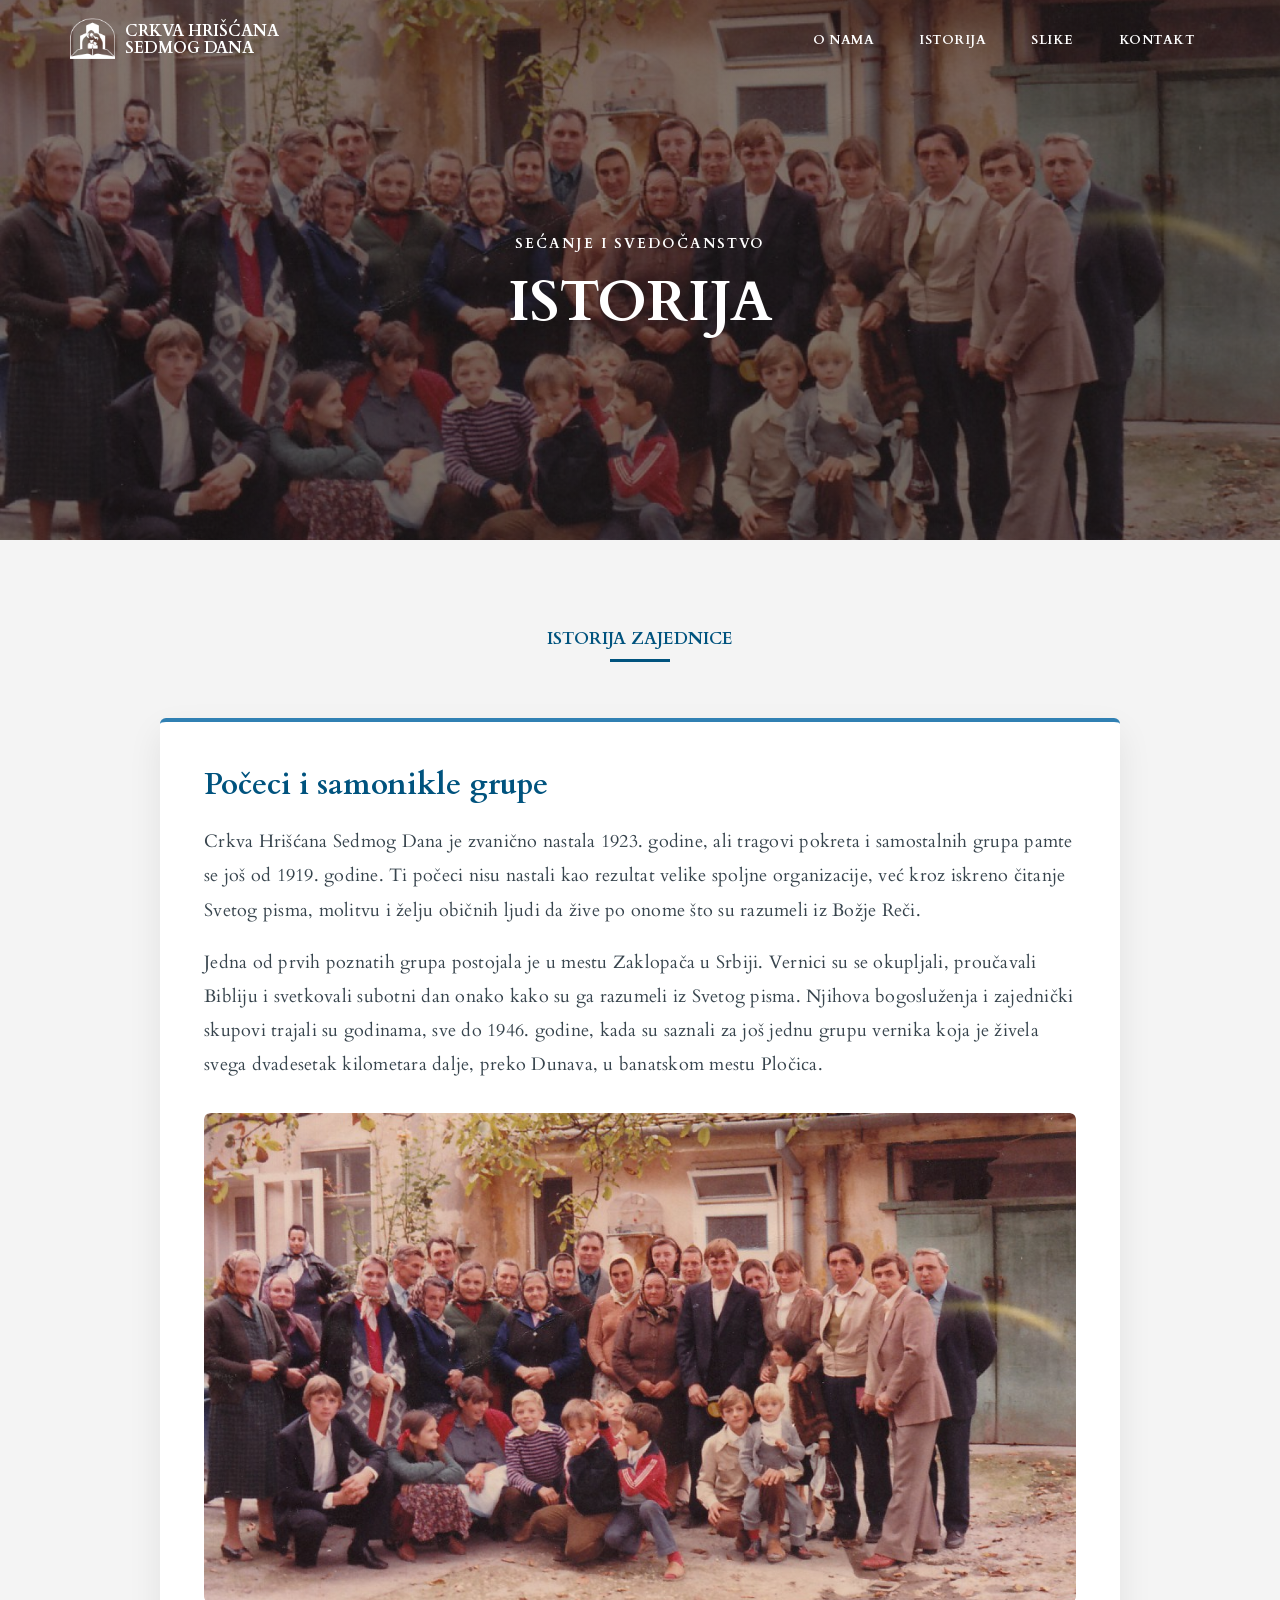
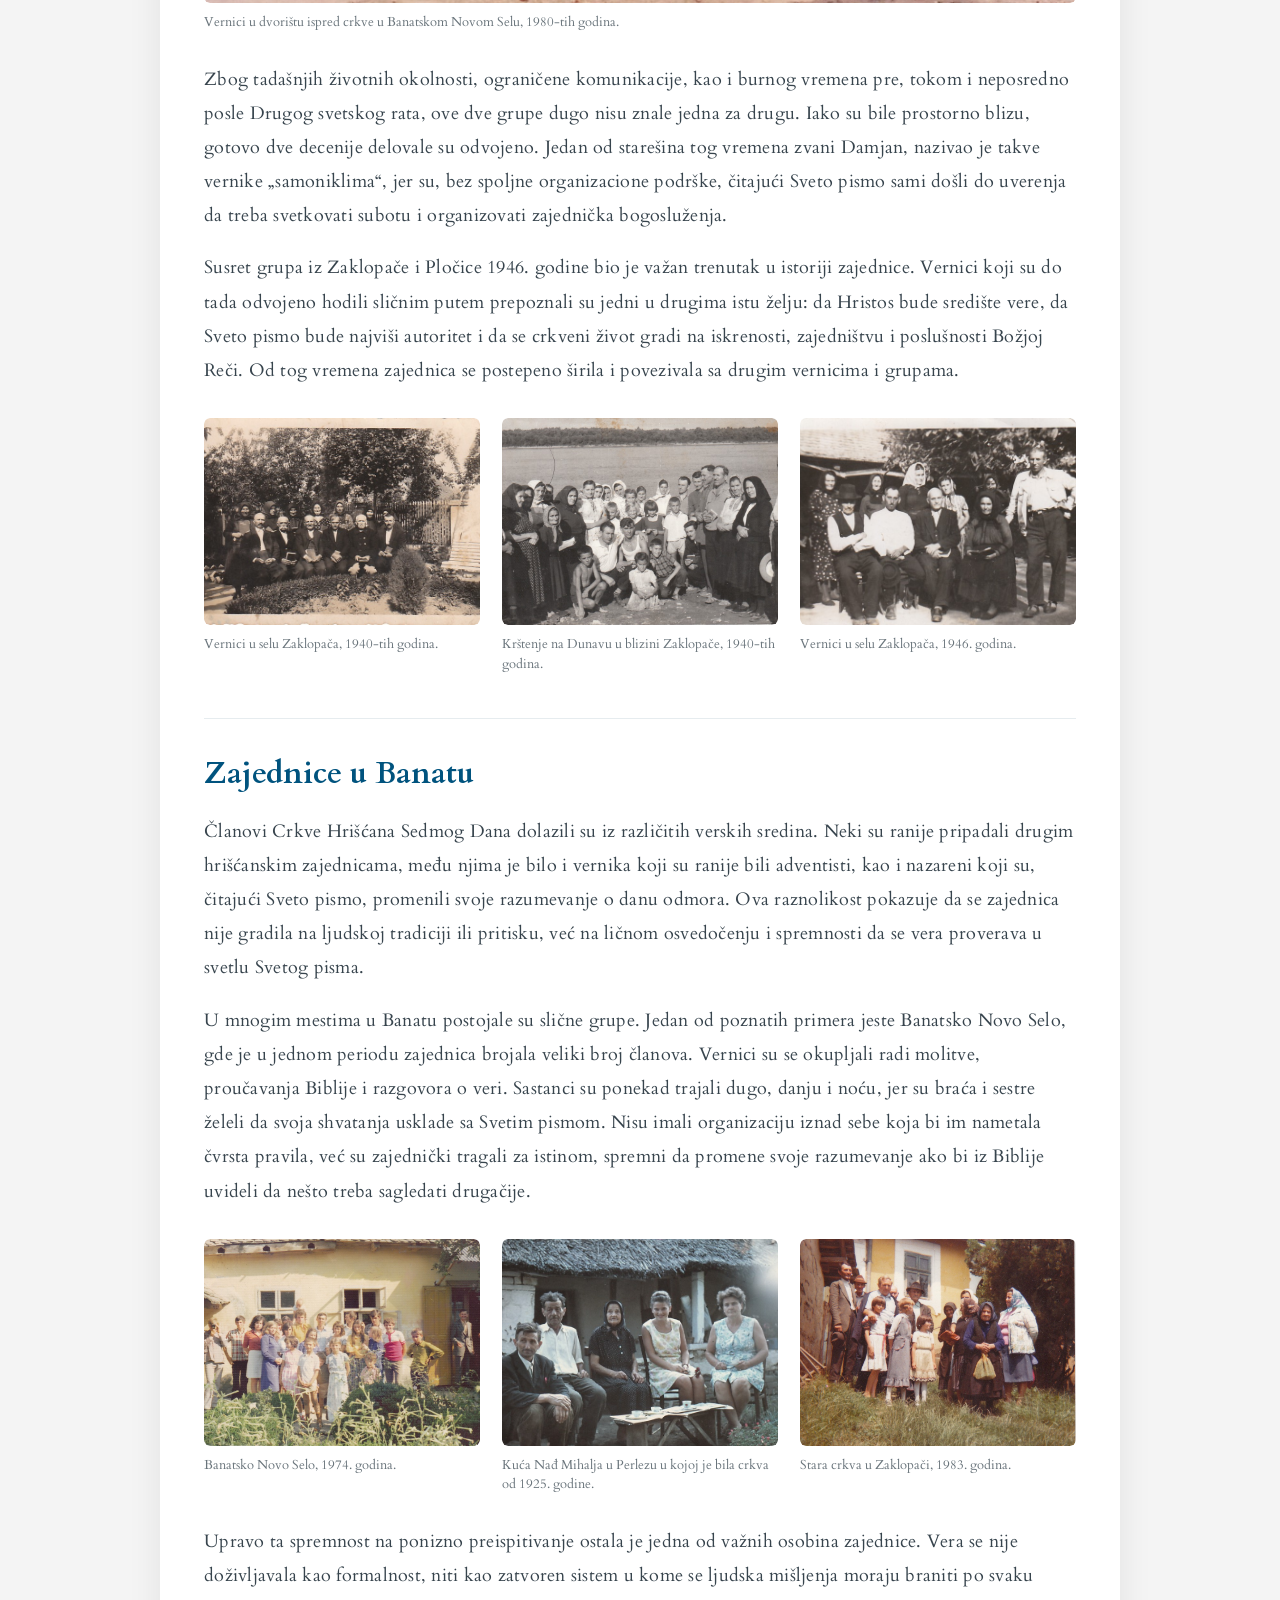
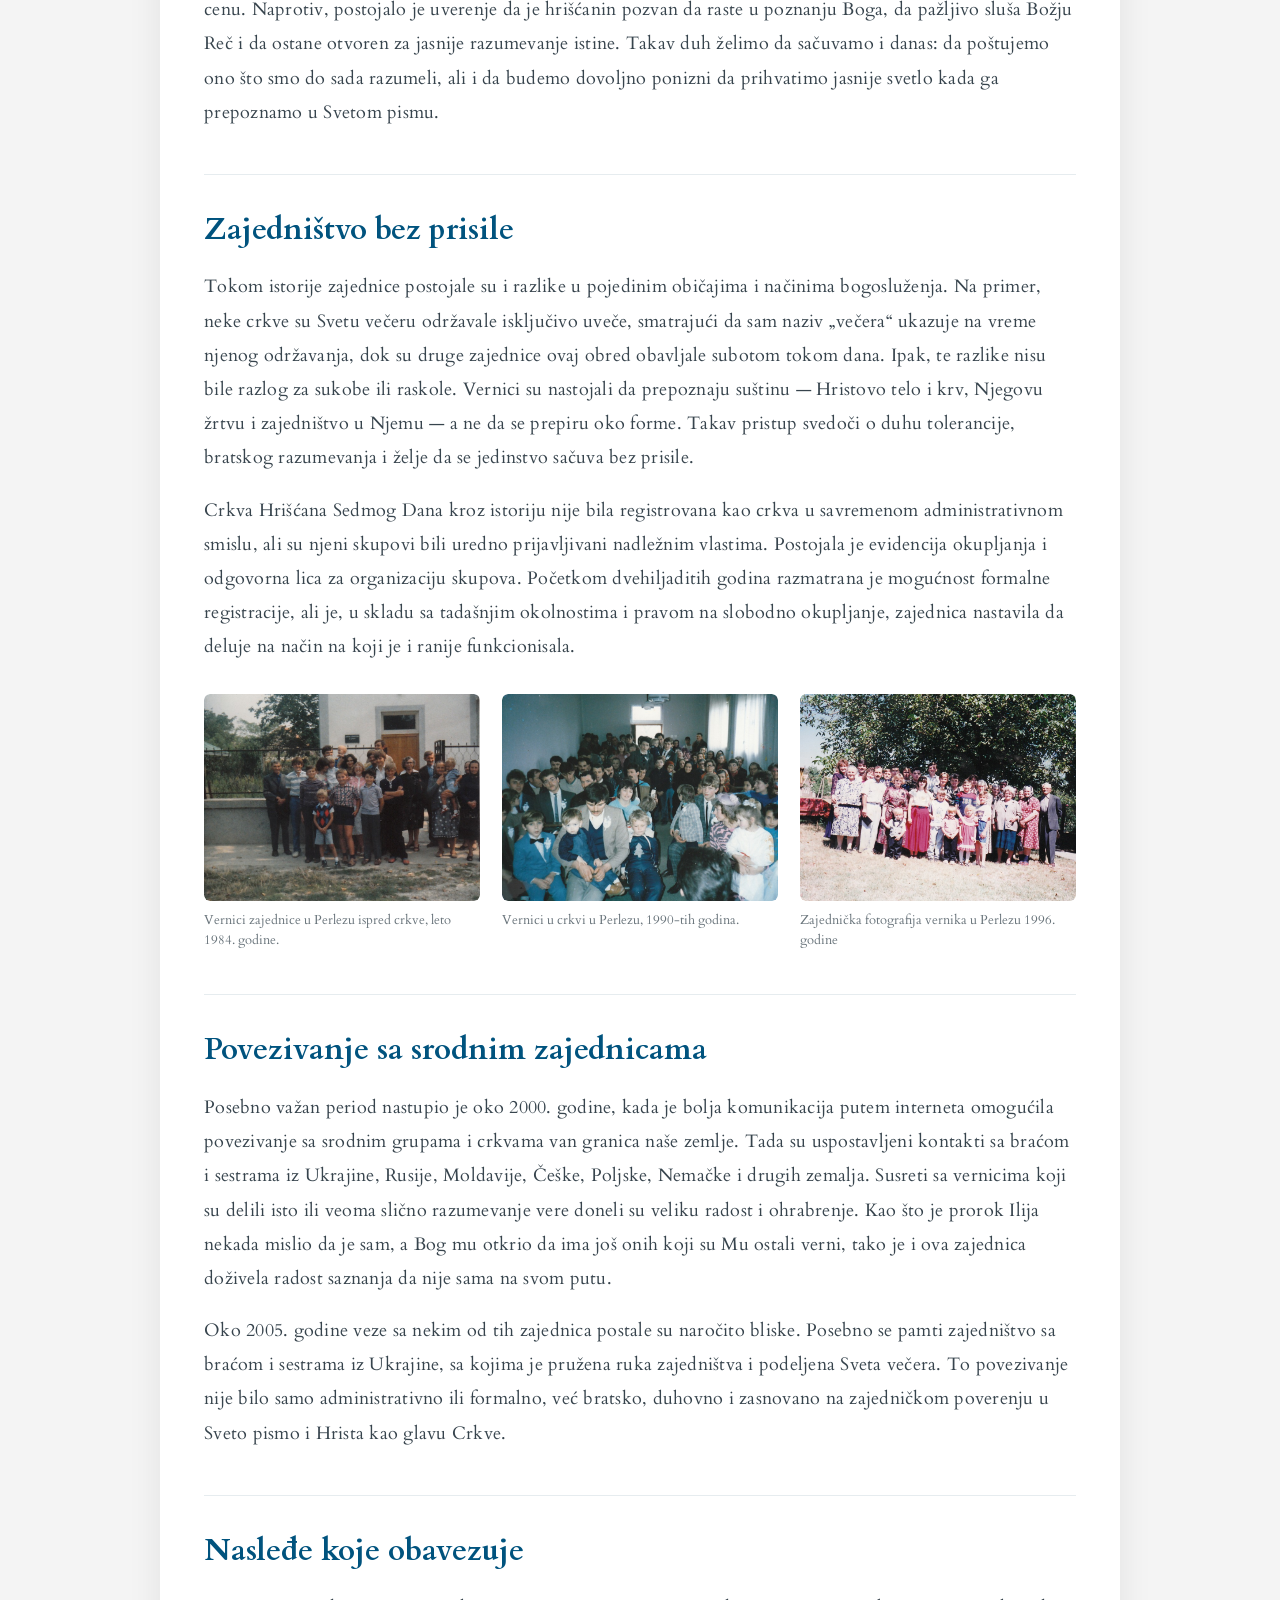
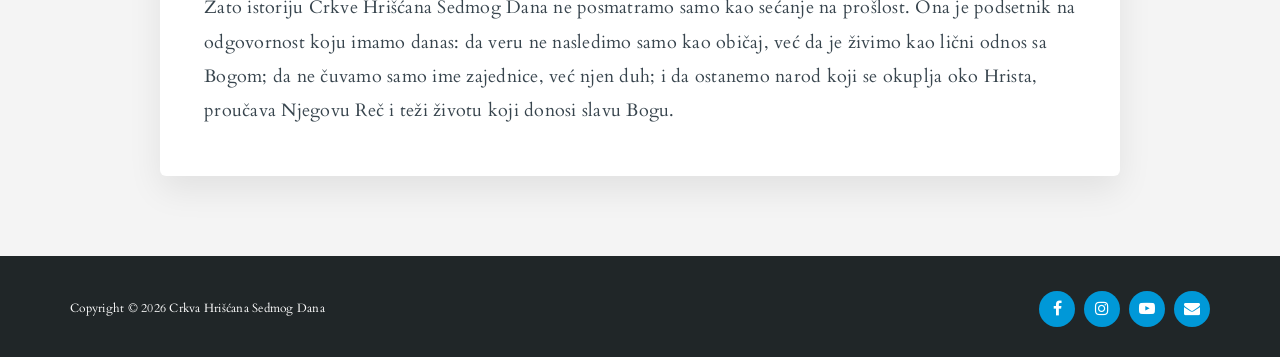
==== istorija.html @ f7626d6f "Add history section" ====
<!DOCTYPE html>
<html lang="sr-RS">

<head>
    <meta charset="utf-8">
    <meta http-equiv="X-UA-Compatible" content="IE=edge,chrome=1">
    <title>Istorija | Crkva Hrišćana Sedmog Dana</title>
    <meta name="description"
        content="Istorija Crkve Hrišćana Sedmog Dana, od ranih samostalnih grupa i prvih okupljanja do savremenog zajedništva.">
    <meta name="viewport" content="width=device-width, initial-scale=1">
    <meta name="robots" content="index,follow,max-image-preview:large,max-snippet:-1,max-video-preview:-1">
    <meta name="theme-color" content="#00537E">
    <meta name="author" content="Crkva Hrišćana Sedmog Dana">
    <meta name="geo.region" content="RS">
    <meta name="geo.placename" content="Perlez">
    <meta name="geo.position" content="45.2035541;20.3841268">
    <meta name="ICBM" content="45.2035541, 20.3841268">
    <link rel="canonical" href="https://hriscani7dana.org/istorija.html">
    <link rel="alternate" hreflang="sr-rs" href="https://hriscani7dana.org/istorija.html">
    <link rel="icon" type="image/png" href="img/favicon.png">
    <link rel="apple-touch-icon" href="img/favicon.png">

    <meta property="og:locale" content="sr_RS">
    <meta property="og:type" content="article">
    <meta property="og:title" content="Istorija | Crkva Hrišćana Sedmog Dana">
    <meta property="og:description"
        content="Istorija Crkve Hrišćana Sedmog Dana, od ranih samostalnih grupa i prvih okupljanja do savremenog zajedništva.">
    <meta property="og:url" content="https://hriscani7dana.org/istorija.html">
    <meta property="og:site_name" content="Crkva Hrišćana Sedmog Dana">
    <meta property="og:image" content="https://hriscani7dana.org/img/history_00.jpg">
    <meta property="og:image:secure_url" content="https://hriscani7dana.org/img/history_00.jpg">
    <meta property="og:image:type" content="image/jpeg">
    <meta property="og:image:width" content="1012">
    <meta property="og:image:height" content="1048">
    <meta property="og:image:alt" content="Stara crkva u Zaklopači 1983. godine">

    <meta name="twitter:card" content="summary_large_image">
    <meta name="twitter:title" content="Istorija | Crkva Hrišćana Sedmog Dana">
    <meta name="twitter:description"
        content="Istorija Crkve Hrišćana Sedmog Dana, od ranih samostalnih grupa i prvih okupljanja do savremenog zajedništva.">
    <meta name="twitter:image" content="https://hriscani7dana.org/img/history_00.jpg">
    <meta name="twitter:image:alt" content="Stara crkva u Zaklopači 1983. godine">

    <link rel="preconnect" href="https://fonts.googleapis.com">
    <link rel="preconnect" href="https://fonts.gstatic.com" crossorigin>
    <link rel="preload" as="image" href="img/history_00.jpg" fetchpriority="high">
    <link rel="stylesheet" href="css/bootstrap.min.css">
    <link rel="stylesheet" href="css/fontAwesome.css">
    <link rel="stylesheet" href="css/style.css">
    <link href="https://fonts.googleapis.com/css2?family=Cardo:ital,wght@0,400;0,700;1,400&amp;display=swap"
        rel="stylesheet">

    <script type="application/ld+json">
        {
            "@context": "https://schema.org",
            "@type": "WebPage",
            "@id": "https://hriscani7dana.org/istorija.html#webpage",
            "url": "https://hriscani7dana.org/istorija.html",
            "name": "Istorija | Crkva Hrišćana Sedmog Dana",
            "description": "Istorija Crkve Hrišćana Sedmog Dana, od ranih samostalnih grupa i prvih okupljanja do savremenog zajedništva.",
            "inLanguage": "sr-RS",
            "isPartOf": {
                "@type": "WebSite",
                "@id": "https://hriscani7dana.org/#website",
                "url": "https://hriscani7dana.org/",
                "name": "Crkva Hrišćana Sedmog Dana"
            },
            "publisher": {
                "@type": "Church",
                "@id": "https://hriscani7dana.org/#church",
                "name": "Crkva Hrišćana Sedmog Dana",
                "url": "https://hriscani7dana.org/"
            }
        }
    </script>
</head>

<body id="top">
    <header class="header">
        <div class="container">
            <nav class="navbar navbar-inverse" role="navigation" aria-label="Glavna navigacija">
                <div class="navbar-header">
                    <button type="button" id="nav-toggle" class="navbar-toggle" data-toggle="collapse"
                        data-target="#main-nav">
                        <span class="sr-only">Toggle navigation</span>
                        <span class="icon-bar"></span>
                        <span class="icon-bar"></span>
                        <span class="icon-bar"></span>
                    </button>
                    <a href="index.html" class="navbar-brand" aria-label="Crkva Hrišćana Sedmog Dana - početna stranica">
                        <span class="brand-logo" aria-hidden="true">
                            <img src="img/logo_white_short.png" class="logo logo-default img-fluid"
                                alt="Crkva Hrišćana Sedmog Dana logo" width="256" height="256" decoding="async">
                            <img src="img/logo_short.png" class="logo logo-active img-fluid"
                                alt="Crkva Hrišćana Sedmog Dana logo" width="256" height="256" decoding="async">
                        </span>
                        <span class="brand-text">
                            <span>CRKVA HRIŠĆANA</span>
                            <span>SEDMOG DANA</span>
                        </span>
                    </a>
                </div>
                <div id="main-nav" class="collapse navbar-collapse">
                    <ul class="nav navbar-nav">
                        <li><a href="index.html#about">O nama</a></li>
                        <li><a href="istorija.html" aria-current="page">Istorija</a></li>
                        <li><a href="index.html#portfolio">Slike</a></li>
                        <li><a href="index.html#contact">Kontakt</a></li>
                    </ul>
                </div>
            </nav>
        </div>
    </header>

    <main>
        <section class="history-hero" aria-labelledby="page-title">
            <div class="hero-static__overlay history-hero__overlay">
                <div class="container text-center">
                    <div class="hero-static__content history-hero__content">
                        <span>Sećanje i svedočanstvo</span>
                        <h1 id="page-title">Istorija</h1>
                    </div>
                </div>
            </div>
        </section>

        <section class="history-page page-section" aria-labelledby="history-heading">
            <div class="container">
                <div class="section-heading">
                    <h4 id="history-heading">Istorija zajednice</h4>
                    <div class="line-dec"></div>
                </div>

                <div class="history-layout">
                    <article class="history-article">
                        <section class="history-block" aria-labelledby="history-start-heading">
                            <h2 id="history-start-heading">Počeci i samonikle grupe</h2>
                            <p>Crkva Hrišćana Sedmog Dana je zvanično nastala 1923. godine, ali tragovi pokreta i samostalnih grupa pamte se još od 1919. godine. Ti počeci nisu nastali kao rezultat velike spoljne organizacije, već kroz iskreno čitanje Svetog pisma, molitvu i želju običnih ljudi da žive po onome što su razumeli iz Božje Reči.</p>
                            <p>Jedna od prvih poznatih grupa postojala je u mestu Zaklopača u Srbiji. Vernici su se okupljali, proučavali Bibliju i svetkovali subotni dan onako kako su ga razumeli iz Svetog pisma. Njihova bogosluženja i zajednički skupovi trajali su godinama, sve do 1946. godine, kada su saznali za još jednu grupu vernika koja je živela svega dvadesetak kilometara dalje, preko Dunava, u banatskom mestu Pločica.</p>

                            <figure class="history-figure history-figure--wide">
                                <a href="img/history_00.jpg" data-lightbox="history"
                                    data-title="Vernici u dvorištu ispred crkve u Banatskom Novom Selu, 1980-te godine">
                                    <img src="img/history_00.jpg"
                                        alt="Vernici u dvorištu ispred crkve u Banatskom Novom Selu tokom 1980-tih godina"
                                        width="1014" height="670" loading="eager" decoding="async"
                                        fetchpriority="high">
                                </a>
                                <figcaption>Vernici u dvorištu ispred crkve u Banatskom Novom Selu, 1980-tih godina.</figcaption>
                            </figure>

                            <p>Zbog tadašnjih životnih okolnosti, ograničene komunikacije, kao i burnog vremena pre, tokom i neposredno posle Drugog svetskog rata, ove dve grupe dugo nisu znale jedna za drugu. Iako su bile prostorno blizu, gotovo dve decenije delovale su odvojeno. Jedan od starešina tog vremena zvani Damjan, nazivao je takve vernike „samoniklima“, jer su, bez spoljne organizacione podrške, čitajući Sveto pismo sami došli do uverenja da treba svetkovati subotu i organizovati zajednička bogosluženja.</p>

                            <p>Susret grupa iz Zaklopače i Pločice 1946. godine bio je važan trenutak u istoriji zajednice. Vernici koji su do tada odvojeno hodili sličnim putem prepoznali su jedni u drugima istu želju: da Hristos bude središte vere, da Sveto pismo bude najviši autoritet i da se crkveni život gradi na iskrenosti, zajedništvu i poslušnosti Božjoj Reči. Od tog vremena zajednica se postepeno širila i povezivala sa drugim vernicima i grupama.</p>

                            <div class="history-figure-grid history-figure-grid--three">
                                <figure class="history-figure">
                                    <a href="img/history_01.jpg" data-lightbox="history"
                                        data-title="Vernici u Zaklopači, 1940-te godine">
                                        <img src="img/history_01.jpg" alt="Vernici u selu Zaklopača tokom 1940-tih godina"
                                            width="676" height="458" loading="lazy" decoding="async">
                                    </a>
                                    <figcaption>Vernici u selu Zaklopača, 1940-tih godina.</figcaption>
                                </figure>
                                <figure class="history-figure">
                                    <a href="img/history_02.jpg" data-lightbox="history"
                                        data-title="Krštenje na Dunavu u blizini Zaklopače, 1940-te godine">
                                        <img src="img/history_02.jpg"
                                            alt="Krštenje na Dunavu u blizini sela Zaklopača tokom 1940-tih godina"
                                            width="1028" height="644" loading="lazy" decoding="async">
                                    </a>
                                    <figcaption>Krštenje na Dunavu u blizini Zaklopače, 1940-tih godina.</figcaption>
                                </figure>
                                <figure class="history-figure">
                                    <a href="img/history_1946.jpg" data-lightbox="history"
                                        data-title="Vernici u Zaklopači, 1946. godina">
                                        <img src="img/history_1946.jpg" alt="Vernici u selu Zaklopača 1946. godine"
                                            width="636" height="432" loading="lazy" decoding="async">
                                    </a>
                                    <figcaption>Vernici u selu Zaklopača, 1946. godina.</figcaption>
                                </figure>
                            </div>
                        </section>

                        <section class="history-block" aria-labelledby="history-banat-heading">
                            <h2 id="history-banat-heading">Zajednice u Banatu</h2>
                            <p>Članovi Crkve Hrišćana Sedmog Dana dolazili su iz različitih verskih sredina. Neki su ranije pripadali drugim hrišćanskim zajednicama, među njima je bilo i vernika koji su ranije bili adventisti, kao i nazareni koji su, čitajući Sveto pismo, promenili svoje razumevanje o danu odmora. Ova raznolikost pokazuje da se zajednica nije gradila na ljudskoj tradiciji ili pritisku, već na ličnom osvedočenju i spremnosti da se vera proverava u svetlu Svetog pisma.</p>
                            <p>U mnogim mestima u Banatu postojale su slične grupe. Jedan od poznatih primera jeste Banatsko Novo Selo, gde je u jednom periodu zajednica brojala veliki broj članova. Vernici su se okupljali radi molitve, proučavanja Biblije i razgovora o veri. Sastanci su ponekad trajali dugo, danju i noću, jer su braća i sestre želeli da svoja shvatanja usklade sa Svetim pismom. Nisu imali organizaciju iznad sebe koja bi im nametala čvrsta pravila, već su zajednički tragali za istinom, spremni da promene svoje razumevanje ako bi iz Biblije uvideli da nešto treba sagledati drugačije.</p>

                            <div class="history-figure-grid history-figure-grid--three">
                                <figure class="history-figure">
                                    <a href="img/history_banatsko_novo_selo_1974.jpg" data-lightbox="history"
                                        data-title="Banatsko Novo Selo, 1974. godina">
                                        <img src="img/history_banatsko_novo_selo_1974.jpg"
                                            alt="Vernici u Banatskom Novom Selu 1974. godine" width="924" height="659"
                                            loading="lazy" decoding="async">
                                    </a>
                                    <figcaption>Banatsko Novo Selo, 1974. godina.</figcaption>
                                </figure>
                                <figure class="history-figure">
                                    <a href="img/history_kuca_nadj_1925.jpg" data-lightbox="history"
                                        data-title="Kuća Nađ Mihalja u Perlezu u kojoj je bila crkva od 1925. godine">
                                        <img src="img/history_kuca_nadj_1925.jpg"
                                            alt="Kuća Nađ Mihalja u Perlezu u kojoj je bila crkva od 1925. godine" width="755"
                                            height="512" loading="lazy" decoding="async">
                                    </a>
                                    <figcaption>Kuća Nađ Mihalja u Perlezu u kojoj je bila crkva od 1925. godine.</figcaption>
                                </figure>
                                <figure class="history-figure">
                                    <a href="img/history_zaklopaca_1983.jpg" data-lightbox="history"
                                        data-title="Stara crkva u Zaklopači, 1983. godina">
                                        <img src="img/history_zaklopaca_1983.jpg"
                                            alt="Vernici ispred stare crkve u Zaklopači 1983. godine" width="1012"
                                            height="1048" loading="lazy" decoding="async">
                                    </a>
                                    <figcaption>Stara crkva u Zaklopači, 1983. godina.</figcaption>
                                </figure>
                            </div>

                            <p>Upravo ta spremnost na ponizno preispitivanje ostala je jedna od važnih osobina zajednice. Vera se nije doživljavala kao formalnost, niti kao zatvoren sistem u kome se ljudska mišljenja moraju braniti po svaku cenu. Naprotiv, postojalo je uverenje da je hrišćanin pozvan da raste u poznanju Boga, da pažljivo sluša Božju Reč i da ostane otvoren za jasnije razumevanje istine. Takav duh želimo da sačuvamo i danas: da poštujemo ono što smo do sada razumeli, ali i da budemo dovoljno ponizni da prihvatimo jasnije svetlo kada ga prepoznamo u Svetom pismu.</p>
                        </section>

                        <section class="history-block" aria-labelledby="history-practice-heading">
                            <h2 id="history-practice-heading">Zajedništvo bez prisile</h2>
                            <p>Tokom istorije zajednice postojale su i razlike u pojedinim običajima i načinima bogosluženja. Na primer, neke crkve su Svetu večeru održavale isključivo uveče, smatrajući da sam naziv „večera“ ukazuje na vreme njenog održavanja, dok su druge zajednice ovaj obred obavljale subotom tokom dana. Ipak, te razlike nisu bile razlog za sukobe ili raskole. Vernici su nastojali da prepoznaju suštinu — Hristovo telo i krv, Njegovu žrtvu i zajedništvo u Njemu — a ne da se prepiru oko forme. Takav pristup svedoči o duhu tolerancije, bratskog razumevanja i želje da se jedinstvo sačuva bez prisile.</p>
                            <p>Crkva Hrišćana Sedmog Dana kroz istoriju nije bila registrovana kao crkva u savremenom administrativnom smislu, ali su njeni skupovi bili uredno prijavljivani nadležnim vlastima. Postojala je evidencija okupljanja i odgovorna lica za organizaciju skupova. Početkom dvehiljaditih godina razmatrana je mogućnost formalne registracije, ali je, u skladu sa tadašnjim okolnostima i pravom na slobodno okupljanje, zajednica nastavila da deluje na način na koji je i ranije funkcionisala.</p>

                            <div class="history-figure-grid history-figure-grid--three">
                                <figure class="history-figure">
                                    <a href="img/history_05.jpg" data-lightbox="history"
                                        data-title="Vernici zajednice u Perlezu ispred crkve, leto 1984. godine">
                                        <img src="img/history_05.jpg"
                                            alt="Vernici zajednice u Perlezu stoje ispred crkve tokom leta 1984. godine"
                                            width="868" height="664" loading="lazy" decoding="async">
                                    </a>
                                    <figcaption>Vernici zajednice u Perlezu ispred crkve, leto 1984. godine.</figcaption>
                                </figure>
                                <figure class="history-figure">
                                    <a href="img/history_04.jpg" data-lightbox="history"
                                        data-title="Vernici u crkvi u Perlezu, 1990-te godine">
                                        <img src="img/history_04.jpg"
                                            alt="Vernici u crkvi u Perlezu tokom 1990-tih godina" width="964"
                                            height="664" loading="lazy" decoding="async">
                                    </a>
                                    <figcaption>Vernici u crkvi u Perlezu, 1990-tih godina.</figcaption>
                                </figure>
                                <figure class="history-figure">
                                    <a href="img/history_03.jpg" data-lightbox="history"
                                        data-title="Zajednička fotografija vernika u Perlezu 1996. godine">
                                        <img src="img/history_03.jpg"
                                            alt="Zajednička fotografija vernika u Perlezu 1996. godine"
                                            width="1152" height="720" loading="lazy" decoding="async">
                                    </a>
                                    <figcaption>Zajednička fotografija vernika u Perlezu 1996. godine</figcaption>
                                </figure>
                            </div>
                        </section>

                        <section class="history-block" aria-labelledby="history-connections-heading">
                            <h2 id="history-connections-heading">Povezivanje sa srodnim zajednicama</h2>
                            <p>Posebno važan period nastupio je oko 2000. godine, kada je bolja komunikacija putem interneta omogućila povezivanje sa srodnim grupama i crkvama van granica naše zemlje. Tada su uspostavljeni kontakti sa braćom i sestrama iz Ukrajine, Rusije, Moldavije, Češke, Poljske, Nemačke i drugih zemalja. Susreti sa vernicima koji su delili isto ili veoma slično razumevanje vere doneli su veliku radost i ohrabrenje. Kao što je prorok Ilija nekada mislio da je sam, a Bog mu otkrio da ima još onih koji su Mu ostali verni, tako je i ova zajednica doživela radost saznanja da nije sama na svom putu.</p>

                            <p>Oko 2005. godine veze sa nekim od tih zajednica postale su naročito bliske. Posebno se pamti zajedništvo sa braćom i sestrama iz Ukrajine, sa kojima je pružena ruka zajedništva i podeljena Sveta večera. To povezivanje nije bilo samo administrativno ili formalno, već bratsko, duhovno i zasnovano na zajedničkom poverenju u Sveto pismo i Hrista kao glavu Crkve.</p>
                        </section>

                        <section class="history-block" aria-labelledby="history-legacy-heading">
                            <h2 id="history-legacy-heading">Nasleđe koje obavezuje</h2>
                            <p>Zato istoriju Crkve Hrišćana Sedmog Dana ne posmatramo samo kao sećanje na prošlost. Ona je podsetnik na odgovornost koju imamo danas: da veru ne nasledimo samo kao običaj, već da je živimo kao lični odnos sa Bogom; da ne čuvamo samo ime zajednice, već njen duh; i da ostanemo narod koji se okuplja oko Hrista, proučava Njegovu Reč i teži životu koji donosi slavu Bogu.</p>
                        </section>
                    </article>

                </div>
            </div>
        </section>
    </main>

    <footer>
        <div class="container">
            <div class="row">
                <div class="col-md-6">
                    <div class="copyright-text">
                        <p>Copyright &copy; 2026 Crkva Hrišćana Sedmog Dana</p>
                    </div>
                </div>
                <div class="col-md-6">
                    <div class="social-icons">
                        <ul>
                            <li>
                                <a href="https://www.facebook.com/groups/1423116207930404/" target="_blank"
                                    rel="noopener noreferrer" aria-label="Facebook stranica Crkve Hrišćana Sedmog Dana"><i class="fa fa-facebook"></i></a>
                            </li>
                            <li>
                                <a href="https://www.instagram.com/hriscani_sedmog_dana" target="_blank"
                                    rel="noopener noreferrer" aria-label="Instagram stranica Crkve Hrišćana Sedmog Dana"><i class="fa fa-instagram"></i></a>
                            </li>
                            <li>
                                <a href="https://www.youtube.com/@CrkvaHriscanaSedmogDana" target="_blank"
                                    rel="noopener noreferrer" aria-label="YouTube kanal Crkve Hrišćana Sedmog Dana"><i class="fa fa-youtube-play"></i></a>
                            </li>
                            <li>
                                <a href="mailto:chsdperlez@gmail.com" target="_blank" rel="noopener noreferrer"
                                    aria-label="Pošaljite email Crkvi Hrišćana Sedmog Dana"><i
                                        class="fa fa-envelope"></i></a>
                            </li>
                        </ul>
                    </div>
                </div>
            </div>
        </div>
    </footer>

    <script src="js/vendor/jquery-1.11.2.min.js"></script>

    <script src="js/vendor/bootstrap.min.js"></script>
    <script src="js/plugins.js"></script>
    <script src="js/main.js"></script>
</body>

</html>
---- css/style.css ----
:root {
	--primary-color: #0098D8;
	--primary-color-rgb: 12, 106, 166;
	--secondary-color: #0c6aa6;
	--ternary-color: #00537E;
	--accent-color: #8FB84E;
	--dark-color: #121212;
}

* {
    margin: 0;
    padding: 0;
    font-family: "Cardo", serif;
}
ul {
	list-style: none;
}
p {
	color: #5a5a5a;
	font-size: 13px;
	letter-spacing: 0.25px;
	line-height: 24px;
}

a {
	color: var(--primary-color);
	text-decoration: none;
	font-weight: bold;
}

.primary-button a {
	display: inline-block;
	background-color: var(--primary-color);
	padding: 12px 18px;
	color: #fff;
	font-size: 11px;
	font-weight: 500;
	letter-spacing: 1px;
	text-transform: uppercase;
	text-decoration: none;
	border-radius: 20px;
	transition: all 0.5s;
}
.primary-button a:hover {
	background-color: var(--primary-color);
}
.white-button a {
	display: inline-block;
	background-color: #fff;
	padding: 12px 18px;
	color: var(--ternary-color);
	font-size: 11px;
	font-weight: 500;
	text-transform: uppercase;
	text-decoration: none;
	border-radius: 20px;
	transition: all 0.5s;
}
.white-button a:hover {
	background-color: var(--ternary-color);
	color: #fff;
}
.section-heading h4 {
	text-align: center;
	font-size: 17px;
	text-transform: uppercase;
	font-weight: 700;
	color: var(--ternary-color);
}
.section-heading .line-dec {
	width: 60px;
	height: 3px;
	background-color: var(--ternary-color);
	margin: 0 auto;
}

.header {
    position: fixed;
    top: 0;
    left: 0;
    width: 100%;
    padding: 0;
    z-index: 10000;
    transition: all 0.2s ease-in-out;
    height: 80px;
    background-color:transparent;  
    
    text-align: center;
    line-height: 40px;
}

.navbar-inverse .navbar-brand, .navbar-inverse .navbar-nav>li>a {
    text-shadow: none;
}

.navbar-brand {
	display: inline-flex;
	align-items: center;
	gap: 10px;
	height: 80px;
	padding: 0;
	line-height: 1;
	font-weight: 700;
	color: #fff !important;
	text-decoration: none;
}

.navbar-brand:hover,
.navbar-brand:focus,
.navbar-brand:active {
	color: #fff !important;
	text-decoration: none;
}

.navbar-nav>li>a {
	color: #fff!important;
	font-size: 13px;
	font-weight: 700;
	text-transform: uppercase;
	text-shadow: none;
	line-height: 80px;
	padding: 0px;
	letter-spacing: 0.5px;
}

.navbar-nav>li {
	margin-left: 45px;
}

.header.active .navbar-nav>li>a {
	font-size: 13px;
	font-weight: 700;
	text-transform: uppercase;
	text-shadow: none;
	color: var(--ternary-color)!important;
}

.navbar-nav>li>a[aria-current="page"] {
	color: #fff!important;
}

.header.active .navbar-nav>li>a[aria-current="page"] {
	color: var(--primary-color)!important;
}

.header.active .navbar-brand {
	color: var(--ternary-color) !important;
}

.header.active .navbar-brand:hover,
.header.active .navbar-brand:focus,
.header.active .navbar-brand:active {
	color: var(--ternary-color) !important;
}

.header.active {
    background-color: rgba(250, 250, 250, 0.98);
    -webkit-box-shadow: 0 1px 5px rgba(0, 0, 0, 0.25);
    -moz-box-shadow: 0 1px 5px rgba(0, 0, 0, 0.25);
    box-shadow: 0 1px 5px rgba(0, 0, 0, 0.25);
}

.hero-static {
	background-image: linear-gradient(rgba(18, 18, 18, 0.45), rgba(18, 18, 18, 0.45)), url(../img/nature.jpg);
	background-position: center center;
	background-repeat: no-repeat;
	background-size: cover;
}

.hero-static__overlay {
	min-height: 680px;
	display: flex;
	align-items: center;
	padding: 140px 0 100px;
}

.hero-static__content {
	max-width: 560px;
	margin: 0 auto;
	text-align: center;
	color: #fff;
}

.hero-static__content span {
	display: inline-block;
	margin-bottom: 18px;
	font-size: 14px;
	font-weight: 600;
	letter-spacing: 2px;
	text-transform: uppercase;
}

.hero-static__content h1 {
	margin: 0 0 20px;
	font-size: 52px;
	font-weight: 800;
	text-transform: uppercase;
}

.hero-static__content p {
	margin-bottom: 28px;
	font-size: 16px;
	line-height: 28px;
	color: rgba(255, 255, 255, 0.9);
}
.navbar-brand .brand-logo {
	position: relative;
	display: inline-flex;
	flex-shrink: 0;
	width: 45px;
	height: 45px;
}

.navbar-brand .logo{
	position: absolute;
	top: 0;
	left: 0;
	display: block;
	width: 45px;
	height: 45px;
}

.navbar-brand .logo-active {
	opacity: 0;
}

.navbar-brand .brand-text {
	display: inline-flex;
	flex-direction: column;
	justify-content: center;
	align-items: flex-start;
	line-height: 1.05;
	font-size: 16px;
}

.navbar-brand .brand-text span {
	display: block;
}
.header.active .navbar-brand .logo-default {
	opacity: 0;
}

.header.active .navbar-brand .logo-active {
	opacity: 1;
}
#main-nav {
	background-color: transparent;
	background-image: none!important;
}
.header .navbar-brand {
    font-weight: 900;
}
.navbar-inverse {
	background-image: none;
	background-color: transparent;
}
.header .navbar {
    margin: 0;
    border: none;
}
.page-section {
    padding: 80px 0;
}
.navbar-inverse .navbar-toggle {
	margin-top: 22px;
    border-color: var(--ternary-color);
    background-color: var(--ternary-color);
}
.navbar-inverse .navbar-toggle:hover, .navbar-inverse .navbar-toggle:focus {
	background-color: var(--ternary-color);
}

bootstrap.min.css
.navbar-toggle {
    position: relative;
    float: right;
    padding: 9px 10px;
    margin-top: 15px!important;
    margin-right: 15px;
    margin-bottom: 8px;
    background-color: transparent;
    background-image: none;
    border: 1px solid transparent;
    border-radius: 4px;
}
@media (min-width: 768px) {
    .header .navbar-brand {
        padding-left: 0;
    }
    .navbar-nav {
        float: right;
    }
}
@media (max-width: 480px) {
    .page-section h1 {
        font-size: 3em;
    }
    .page-section h2 {
        font-size: 2em;
    }
    .page-section p {
        font-size: 1em;
        margin: 0 0 20px;
    }
}



/* HERO SLIDER */

/* WHAT WE DO */

#about {
	background-color: #f4f4f4;
	padding: 80px 0px;
}

#about .section-heading {
	margin-bottom: 60px;
}

.about-grid {
	display: grid;
	grid-template-columns: repeat(2, minmax(0, 1fr));
	gap: 24px;
	align-items: start;
}

.about-entry {
	position: relative;
	background: #fff;
	padding: 34px 32px 30px;
	min-height: 220px;
	display: flex;
	flex-direction: column;
	border-radius: 6px;
	border-top: 4px solid rgba(var(--primary-color-rgb), 0.85);
	box-shadow: 0 14px 34px rgba(18, 18, 18, 0.08);
	transition: box-shadow 0.25s ease, transform 0.25s ease;
}

.about-entry:hover {
	transform: translateY(-2px);
	box-shadow: 0 18px 38px rgba(18, 18, 18, 0.11);
}

.about-entry__toggle {
	width: 100%;
	padding: 0;
	border: 0;
	background: transparent;
	text-align: left;
	display: flex;
	flex-direction: column;
	cursor: pointer;
}

.about-entry__toggle:focus-visible {
	outline: 2px solid rgba(var(--primary-color-rgb), 0.6);
	outline-offset: 6px;
}

.about-entry h5 {
	margin: 0 0 18px;
	font-size: 28px;
	line-height: 1.3;
	font-weight: 700;
	color: var(--ternary-color);
}

.about-entry__preview {
	margin: 0 0 18px;
	font-size: 17px;
	line-height: 1.8;
	color: #55626c;
	display: -webkit-box;
	-webkit-line-clamp: 3;
	-webkit-box-orient: vertical;
	overflow: hidden;
}

.about-entry.is-open .about-entry__preview {
	display: none;
}

.about-entry__action {
	display: inline-flex;
	align-items: center;
	gap: 10px;
	margin-top: 28px;
	font-size: 13px;
	font-weight: 700;
	letter-spacing: 1px;
	text-transform: uppercase;
	color: var(--primary-color);
	cursor: pointer;
}

.about-entry.is-open .about-entry__content {
	flex: 1;
}

.about-entry p {
	margin-bottom: 16px;
	font-size: 18px;
	line-height: 1.9;
	color: #37444d;
}

.about-entry p:last-child {
	margin-bottom: 0;
}


#what-we-do {
	background-image: linear-gradient(rgba(18, 18, 18, 0.45), rgba(18, 18, 18, 0.45)), url(../img/vatra_wide.png);
	width: 100%;
	background-size: cover;
	background-repeat: no-repeat;
	padding: 80px 0px;
	color: #fff;
}

#what-we-do .right-image img {
	width: 100%;
	overflow: hidden;
}

#what-we-do h4 {
	font-size: 24px;
	font-weight: 700;
	letter-spacing: 0.5px;
	line-height: 30px;
	margin-bottom: 25px;
}

#what-we-do p {
	margin-bottom: 30px;
	font-size: 16px;
	color: #fff;
}

#what-we-do ul li {
	display: inline-block;
	margin-right: 15px;
	margin-bottom: 15px;
}

@media (min-width: 992px) {
	#what-we-do .row > .col-md-6:nth-child(2) .left-text {
		margin-top: 60px;
	}
}



/* PORTFOLIO */

#portfolio {
	text-align: center;
}

/* HISTORY */

.history-hero {
	background-image: linear-gradient(rgba(18, 18, 18, 0.48), rgba(18, 18, 18, 0.52)), url(../img/history_00.jpg);
	background-position: center 42%;
	background-repeat: no-repeat;
	background-size: cover;
}

.history-hero__overlay {
	min-height: 540px;
	padding: 140px 0 92px;
}

.history-hero__content {
	max-width: 680px;
}

.history-hero__content h1 {
	font-size: 56px;
}

.history-page {
	background-color: #f4f4f4;
}

.history-page .section-heading {
	margin-bottom: 56px;
}

.history-layout {
	display: grid;
	grid-template-columns: minmax(0, 1fr);
	align-items: start;
	max-width: 960px;
	margin: 0 auto;
	min-width: 0;
	box-sizing: border-box;
}

.history-article {
	background: #fff;
	border-top: 4px solid rgba(var(--primary-color-rgb), 0.85);
	border-radius: 6px;
	box-shadow: 0 14px 34px rgba(18, 18, 18, 0.08);
	padding: 44px 44px 48px;
	min-width: 0;
	box-sizing: border-box;
}

.history-block + .history-block {
	margin-top: 44px;
	padding-top: 36px;
	border-top: 1px solid #e6ecef;
}

.history-block h2 {
	margin: 0 0 22px;
	font-size: 30px;
	line-height: 1.25;
	font-weight: 700;
	color: var(--ternary-color);
}

.history-block p {
	margin-bottom: 18px;
	font-size: 18px;
	line-height: 1.9;
	color: #37444d;
}

.history-block p:last-child {
	margin-bottom: 0;
}

.history-figure,
.history-figure-grid {
	margin: 30px 0;
	min-width: 0;
	box-sizing: border-box;
}

.history-figure a {
	display: block;
	color: inherit;
	box-sizing: border-box;
}

.history-figure--wide a,
.history-figure-grid .history-figure a {
	overflow: hidden;
	border-radius: 6px;
}

.history-figure img {
	display: block;
	width: 100%;
	max-width: 100%;
	height: auto;
	border-radius: 6px;
	object-fit: cover;
	box-sizing: border-box;
}

.history-figure--wide a {
	aspect-ratio: 16 / 9;
}

.history-figure--wide img {
	height: 100%;
	object-position: center;
}

.history-figure figcaption {
	margin-top: 10px;
	font-size: 13px;
	line-height: 1.5;
	color: #69747b;
}

.history-figure-grid {
	display: grid;
	grid-template-columns: repeat(2, minmax(0, 1fr));
	gap: 22px;
	align-items: start;
}

.history-figure-grid--three {
	grid-template-columns: repeat(3, minmax(0, 1fr));
}

.history-figure-grid .history-figure {
	margin: 0;
}

.history-figure-grid .history-figure img {
	aspect-ratio: 4 / 3;
	height: 100%;
}

.projects-holder .mix {
  display: none;
}

.filter-categories {
  text-align: center;
  margin-bottom: 10px;
  margin-top: 60px;
}

.filter-categories ul li {
  margin: 0px 10px 15px 10px;
  display: inline-block;
}

.filter-categories ul li span {
  cursor: pointer;
  color: #5a5a5a;
  display: inline-block;
  font-size: 14px;
  text-transform: capitalize;
  font-weight: 400;
}

.filter-categories ul li.active span {
  color: var(--primary-color);
}

.project-item {
	margin-top: 30px;
}

.project-item .thumb {
	position: relative;
	text-align: center;
	display: inline-block;
}

.project-item .thumb img {
	width: 100%;
	overflow: hidden;
}

.project-item .hover-effect {
	position: absolute;
	background-color: rgba(var(--primary-color-rgb), 0.95);
	width: 100%;
	top: 0;
	bottom: 0;
	opacity: 0;
	visibility: hidden;
	transition: all 0.5s;
}

.project-item .hover-effect i {
	text-align: center;
	margin-top: 35%;
	display: inline-block;
	width: 46px;
	height: 46px;
	background-color: #fff;
	line-height: 46px;
	color: var(--primary-color);
	border-radius: 50%;
	font-size: 18px;
}

.project-item .hover-effect i:hover {
	background-color: var(--primary-color);
	color: #fff;
	transition: all 0.5s;
}

.project-item:hover .hover-effect {
	opacity: 1;
	visibility: visible;
}

.pop, .pop2, .pop3 {
	z-index: 9999;
	text-align: center;
	padding: 30px;
    display:none;
    position:fixed;
    top:25%;
    left:10.3%;
    width:80%;
    height: auto;
    box-shadow: 0px 0px 25px #7a7a7a;
}

.pop span, .pop2 span, .pop3 span {
	margin-bottom: 20px;
	cursor: pointer;
	width: 44px;
	height: 44px;
	display: inline-block;
	line-height: 44px;
	color: #fff;
	text-align: center;
	background-color: var(--primary-color);
}

.pop span:hover, .pop2 span:hover, .pop3 span:hover {
	background-color: var(--primary-color);
	transition: all 0.5s;
}



/* CONTACT US */

#contact .section-heading h4 {
	color: #fff;
}

#contact .section-heading .line-dec {
	background-color: #fff;
}

#contact .section-heading {
	margin-bottom: 44px;
}

#contact {
	position: relative;
	overflow: hidden;
	width: 100%;
	padding: 78px 0;
}

#contact::before {
	content: "";
	position: absolute;
	inset: 0;
	background-image: url(../img/kamp_wide.jpg);
	background-repeat: no-repeat;
	background-size: cover;
	background-position: center;
	filter: blur(3px);
	transform: scale(1.08);
	z-index: 0;
}

#contact::after {
	content: "";
	position: absolute;
	inset: 0;
	background-color: rgba(0, 0, 0, 0.55);
	z-index: 0;
}

#contact .container {
	position: relative;
	z-index: 1;
}

#contact .contact-layout {
	display: flex;
	flex-wrap: wrap;
	align-items: stretch;
}

#contact .contact-layout > [class*="col-"] {
	margin-bottom: 24px;
}

#contact .contact-column {
	display: flex;
	flex-direction: column;
}

#contact .contact-card {
	background: rgba(8, 23, 33, 0.62);
	border: 1px solid rgba(255, 255, 255, 0.14);
	box-shadow: 0 24px 60px rgba(0, 0, 0, 0.2);
	padding: 22px;
	backdrop-filter: blur(6px);
}

#contact .contact-card + .contact-card {
	margin-top: 18px;
}

#contact .contact-card--info {
	padding: 16px 18px;
}

#contact .contact-card--gatherings {
	flex: 1;
	display: flex;
	flex-direction: column;
}

#contact .contact-card--form {
	flex: 1;
}

#contact .contact-block + .contact-block {
	margin-top: 28px;
	padding-top: 24px;
	border-top: 1px solid rgba(255, 255, 255, 0.12);
}

#contact .contact-block h5 {
	margin: 0 0 12px;
	font-size: 17px;
	font-weight: 700;
	letter-spacing: 0.4px;
	color: #fff;
}

#contact .contact-block p,
#contact .contact-form-copy {
	font-size: 15px;
	line-height: 1.7;
	color: rgba(255, 255, 255, 0.88);
}

#contact .contact-form-copy {
	margin: 0 0 18px;
}

#contact .contact-details {
	display: grid;
	gap: 10px;
}

#contact .contact-detail {
	display: flex;
	align-items: center;
	gap: 12px;
	padding: 10px 12px;
	background-color: rgba(255, 255, 255, 0.06);
	border: 1px solid rgba(255, 255, 255, 0.08);
	color: #fff;
	text-decoration: none;
}

#contact .contact-detail i {
	width: 38px;
	height: 38px;
	line-height: 38px;
	border-radius: 50%;
	flex-shrink: 0;
	text-align: center;
	font-size: 15px;
	background: rgba(var(--primary-color-rgb), 0.92);
	color: #fff;
}

#contact .contact-detail span {
	display: block;
	margin-bottom: 4px;
	font-size: 12px;
	letter-spacing: 1.2px;
	text-transform: uppercase;
	color: rgba(255, 255, 255, 0.68);
}

#contact .contact-detail strong {
	display: block;
	font-size: 15px;
	line-height: 1.35;
	color: #fff;
}

#contact .contact-detail:hover,
#contact .contact-detail:focus {
	color: #fff;
	background-color: rgba(255, 255, 255, 0.1);
}

#contact .contact-detail--static {
	margin-bottom: 14px;
}

#contact .contact-card--gatherings .map {
	margin-top: 16px;
	padding-top: 0;
	flex: 1;
	min-height: 0;
	display: flex;
}

#contact .map iframe {
	width: 100%;
	min-height: 260px;
	border: 0;
	overflow: hidden;
}

#contact .contact-card--gatherings .map iframe {
	flex: 1;
	height: 100%;
}

#contact input {
	border-radius: 0px;
	padding-left: 15px;
	font-size: 14px;
	color: var(--dark-color);
	background-color: rgba(255, 255, 255, 0.96);
	outline: none;
	border: none;
	box-shadow: none;
	line-height: 50px;
	height: 50px;
	width: 100%;
	margin-bottom: 18px;
}

#contact textarea {
	border-radius: 0px;
	padding-left: 15px;
	padding-top: 14px;
	font-size: 14px;
	color: var(--dark-color);
	background-color: rgba(255, 255, 255, 0.96);
	outline: none;
	border: none;
	box-shadow: none;
	height: 165px;
	max-height: 220px;
	width: 100%;
	margin-bottom: 18px;
}

#contact input::placeholder, #contact textarea::placeholder {
  color: var(--ternary-color);
  opacity: 1; /* Fixes lower opacity issue in Firefox */
}

#contact button {
	display: inline-block;
	background-color: var(--primary-color);
	padding: 13px 24px;
	color: #fff;
	font-size: 11px;
	letter-spacing: 1px;
	font-weight: 500;
	text-transform: uppercase;
	text-decoration: none;
	border-radius: 20px;
}

#contact button:hover {
	color: #fff;
	background-color: var(--primary-color);
	transition: all 0.3s;
}


/* FOOTER */

footer {
	background-color: #202628;
	padding: 20px;
}

footer p {
	font-size: 12px;
	color: #fff;
	margin-bottom: 0px;
	margin-top: 20px;
}

footer em {
	font-style: normal;
	font-weight: 700;
	color: var(--primary-color);
}

footer ul {
	margin-top: 15px;
	float: right;
}

footer ul li {
	display: inline-block;
	margin-left: 5px;
}

footer ul li a {
	font-size: 16px;
	width: 36px;
	height: 36px;
	line-height: 36px;
	text-align: center;
	display: inline-block;
	background-color: var(--primary-color);
	color: #202628;
	border-radius: 50%;
}

footer ul li a:hover {
	color: #202628;
	background-color: var(--primary-color);
	transition: all 0.5s;
}




/* LIGHT BOX */

body:after {
  content: url(../img/close.png) url(../img/loading.gif) url(../img/prev.png) url(../img/next.png);
  display: none;
}

body.lb-disable-scrolling {
  overflow: hidden;
}

.lightboxOverlay {
  position: absolute;
  top: 0;
  left: 0;
  z-index: 99999;
  background-color: black;
  filter: progid:DXImageTransform.Microsoft.Alpha(Opacity=80);
  opacity: 0.8;
  display: none;
}

.lightbox {
  position: absolute;
  margin-top: 5%;
  left: 0;
  width: 100%;
  z-index: 100000;
  text-align: center;
  line-height: 0;
  font-weight: normal;
}

.lightbox .lb-image {
  display: block;
  height: auto;
  max-width: inherit;
  max-height: none;
  border-radius: 3px;

  /* Image border */
  border: 4px solid white;
}

.lightbox a img {
  border: none;
}

.lb-outerContainer {
  position: relative;
  zoom: 1;
  width: 250px;
  height: 250px;
  margin: 0 auto;
  border-radius: 4px;

  /* Background color behind image.
     This is visible during transitions. */
  background-color: white;
}

.lb-outerContainer:after {
  content: "";
  display: table;
  clear: both;
}

.lb-loader {
  position: absolute;
  top: 43%;
  left: 0;
  height: 25%;
  width: 100%;
  text-align: center;
  line-height: 0;
}

.lb-cancel {
  display: block;
  width: 32px;
  height: 32px;
  margin: 0 auto;
  background: url(../img/loading.gif) no-repeat;
}

.lb-nav {
  position: absolute;
  top: 0;
  left: 0;
  height: 100%;
  width: 100%;
  z-index: 10;
}

.lb-container > .nav {
  left: 0;
}

.lb-nav a {
  outline: none;
  background-image: url('[data-uri]');
}

.lb-prev, .lb-next {
  height: 100%;
  cursor: pointer;
  display: block;
}

.lb-nav a.lb-prev {
  width: 34%;
  left: 0;
  float: left;
  background: url(../img/prev.png) left 48% no-repeat;
  filter: progid:DXImageTransform.Microsoft.Alpha(Opacity=0);
  opacity: 0;
  -webkit-transition: opacity 0.6s;
  -moz-transition: opacity 0.6s;
  -o-transition: opacity 0.6s;
  transition: opacity 0.6s;
}

.lb-nav a.lb-prev:hover {
  filter: progid:DXImageTransform.Microsoft.Alpha(Opacity=100);
  opacity: 1;
}

.lb-nav a.lb-next {
  width: 64%;
  right: 0;
  float: right;
  background: url(../img/next.png) right 48% no-repeat;
  filter: progid:DXImageTransform.Microsoft.Alpha(Opacity=0);
  opacity: 0;
  -webkit-transition: opacity 0.6s;
  -moz-transition: opacity 0.6s;
  -o-transition: opacity 0.6s;
  transition: opacity 0.6s;
}

.lb-nav a.lb-next:hover {
  filter: progid:DXImageTransform.Microsoft.Alpha(Opacity=100);
  opacity: 1;
}

.lb-dataContainer {
  margin: 0 auto;
  padding-top: 5px;
  zoom: 1;
  width: 100%;
  -moz-border-radius-bottomleft: 4px;
  -webkit-border-bottom-left-radius: 4px;
  border-bottom-left-radius: 4px;
  -moz-border-radius-bottomright: 4px;
  -webkit-border-bottom-right-radius: 4px;
  border-bottom-right-radius: 4px;
}

.lb-dataContainer:after {
  content: "";
  display: table;
  clear: both;
}

.lb-data {
  padding: 0 4px;
  color: #ccc;
}

.lb-data .lb-details {
  width: 85%;
  float: left;
  text-align: left;
  line-height: 1.2em;
}

.lb-data .lb-caption {
  font-size: 13px;
  font-weight: bold;
  line-height: 1em;
}

.lb-data .lb-caption a {
  color: #4ae;
}

.lb-data .lb-number {
  display: block;
  clear: left;
  padding-bottom: 1em;
  font-size: 12px;
  color: #999999;
}

.lb-data .lb-close {
  display: block;
  float: right;
  width: 30px;
  height: 30px;
  background: url(../img/close.png) top right no-repeat;
  text-align: right;
  outline: none;
  filter: progid:DXImageTransform.Microsoft.Alpha(Opacity=70);
  opacity: 0.7;
  -webkit-transition: opacity 0.2s;
  -moz-transition: opacity 0.2s;
  -o-transition: opacity 0.2s;
  transition: opacity 0.2s;
}

.lb-data .lb-close:hover {
  cursor: pointer;
  filter: progid:DXImageTransform.Microsoft.Alpha(Opacity=100);
  opacity: 1;
}

.social-icons ul li a {
	color: white;
}

/* RESPONSIVE */

@media (max-width: 767px){
	#main-nav {
		border-color: rgba(250, 250, 250, 0.95);
		margin-top: 16px;
		background-color: rgba(250, 250, 250, 0.95);
		box-shadow: 0px 5px 10px #cdcdcd;
	}
	.navbar-nav {
		padding: 0px;
		margin-top: 0px;
		margin-top: 0px;
	}
	.navbar-nav>li {
		margin-left: 0px;
		border-bottom: 1px solid #eee;
	}
	.navbar-nav>li:last-child {
		border-bottom: none;
	}
	.navbar-nav>li>a {
		line-height: 50px;
		color: var(--dark-color)!important;
	}
}

@media (max-width: 1015px){
	.hero-static__overlay {
		min-height: 560px;
		padding-top: 120px;
	}
	.hero-static__content {
		max-width: none;
		text-align: center;
	}
	.about-grid {
		grid-template-columns: 1fr;
	}
	.history-layout {
		grid-template-columns: 1fr;
	}
	.history-figure-grid--three {
		grid-template-columns: repeat(2, minmax(0, 1fr));
	}
	#what-we-do .right-image {
		margin-top: 60px;
	}
	.map {
		margin-bottom: 45px;
	}
	footer {
		text-align: center;
	}
	footer ul {
		float: none;
	}
}

@media (max-width: 768px){
	.hero-static__overlay {
		min-height: 460px;
		padding: 120px 0 70px;
	}
	.hero-static__content span {
		font-size: 12px;
		letter-spacing: 1.5px;
	}
	.hero-static__content h1 {
		font-size: 34px;
	}
	.hero-static__content p {
		font-size: 14px;
		line-height: 24px;
	}
	.history-hero__overlay {
		min-height: 430px;
		padding: 120px 0 70px;
	}
	.history-hero__content h1 {
		font-size: 38px;
	}
	.history-page .section-heading {
		margin-bottom: 36px;
	}
	.history-article {
		padding: 30px 22px 34px;
	}
	.history-block h2 {
		font-size: 24px;
	}
	.history-block p {
		font-size: 16px;
		line-height: 1.8;
	}
	.history-figure-grid,
	.history-figure-grid--three {
		grid-template-columns: 1fr;
	}
	#about {
		padding: 60px 0;
	}
	#about .section-heading {
		margin-bottom: 36px;
	}
	.about-entry p {
		font-size: 16px;
		line-height: 1.8;
	}
	.about-entry {
		min-height: 0;
		padding: 28px 22px 24px;
	}
	.about-entry h5 {
		font-size: 23px;
	}
	#contact {
		padding: 64px 0;
	}
	#contact .section-heading {
		margin-bottom: 36px;
	}
	#contact .contact-block p,
	#contact .contact-form-copy {
		font-size: 15px;
		line-height: 1.75;
	}
	#contact .contact-card {
		padding: 18px 16px;
	}
	#contact .contact-card--info {
		padding: 16px;
	}
	#contact .contact-detail {
		align-items: flex-start;
	}
	#contact .contact-detail strong {
		font-size: 15px;
	}
	#contact .map iframe {
		min-height: 220px;
	}
}
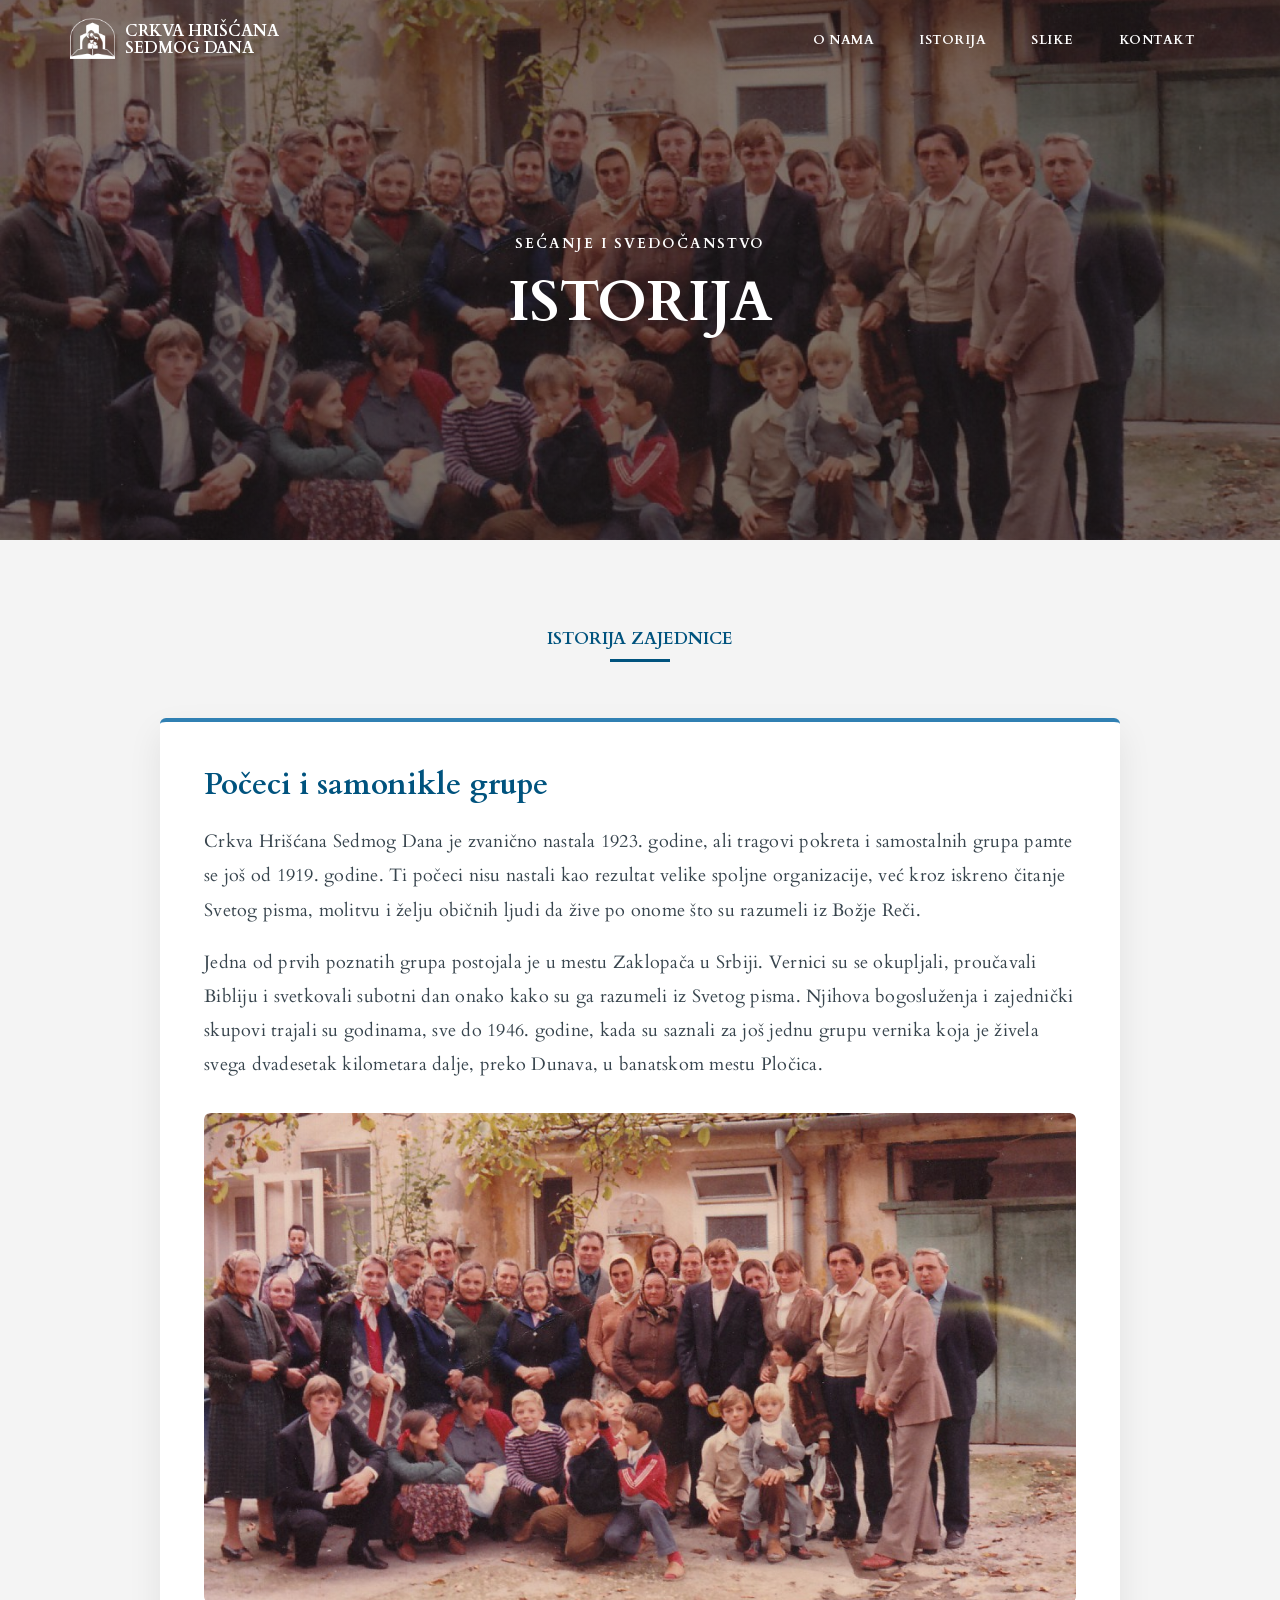
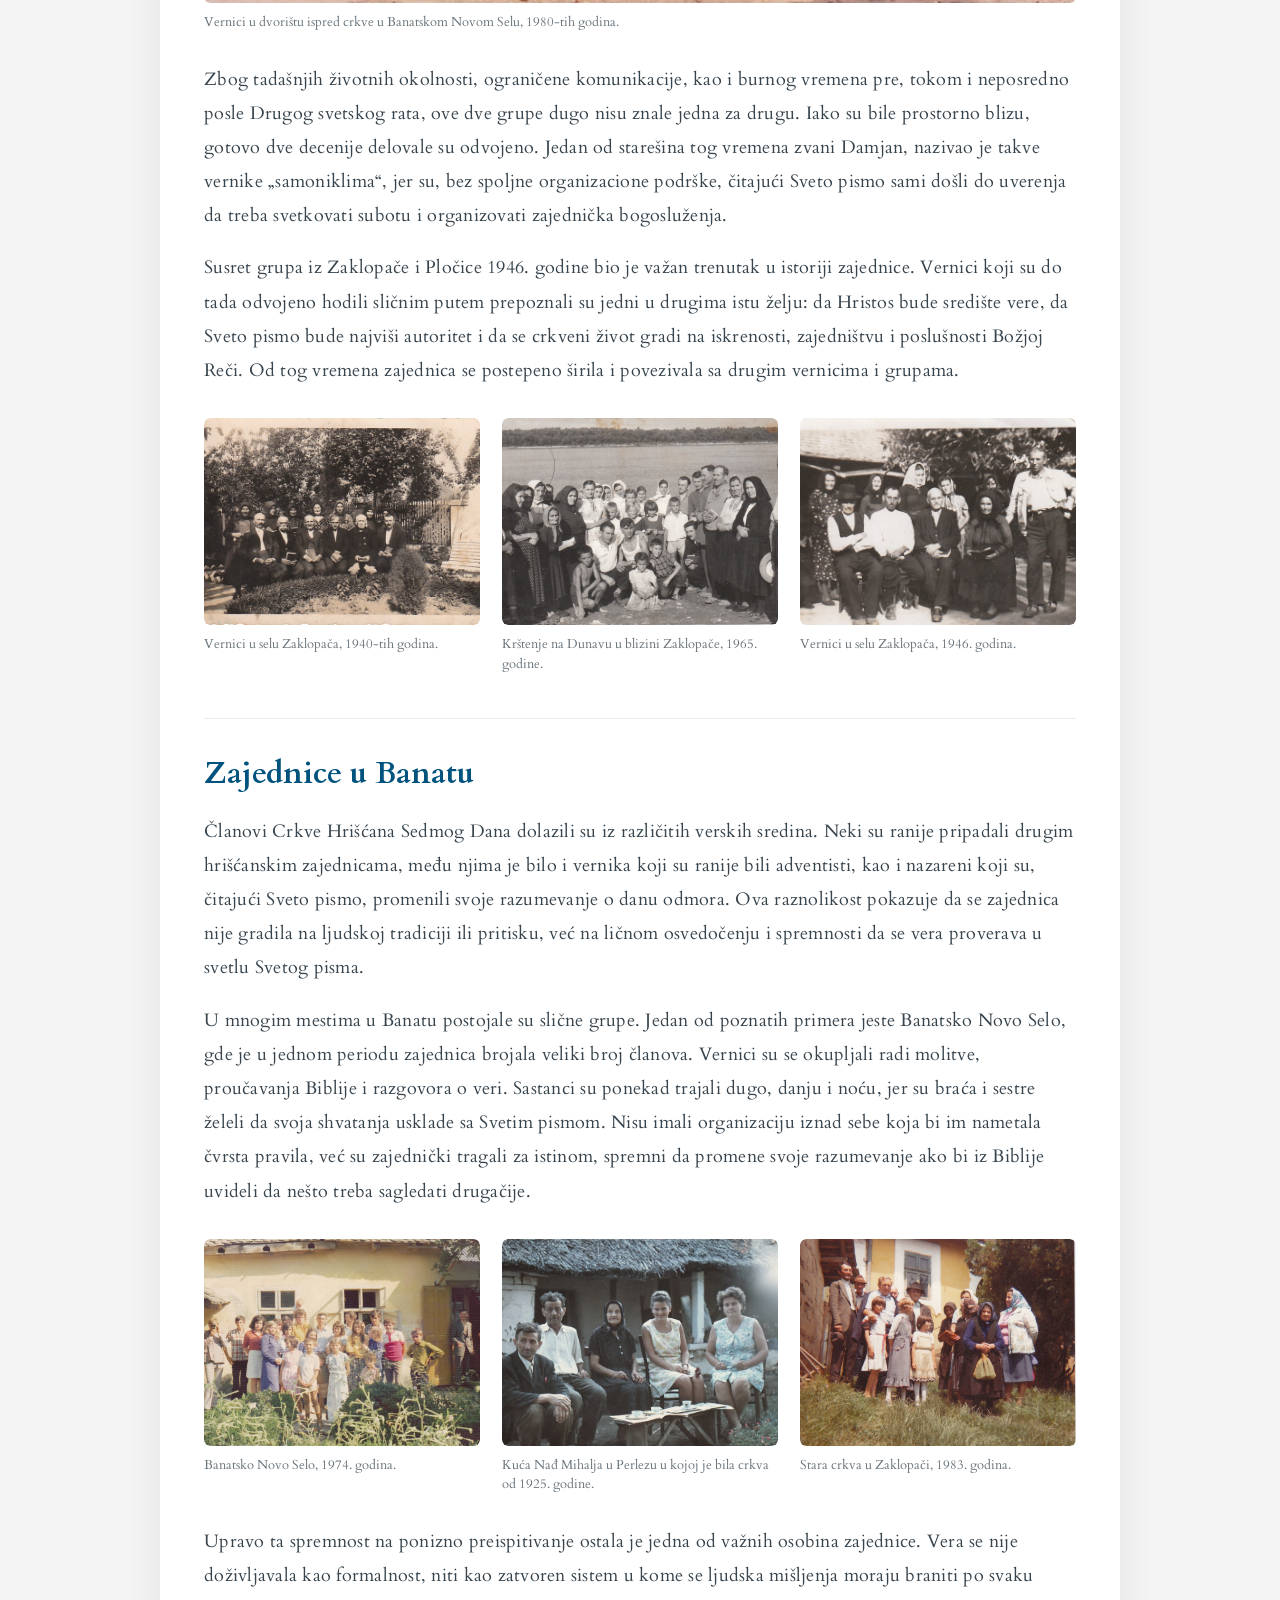
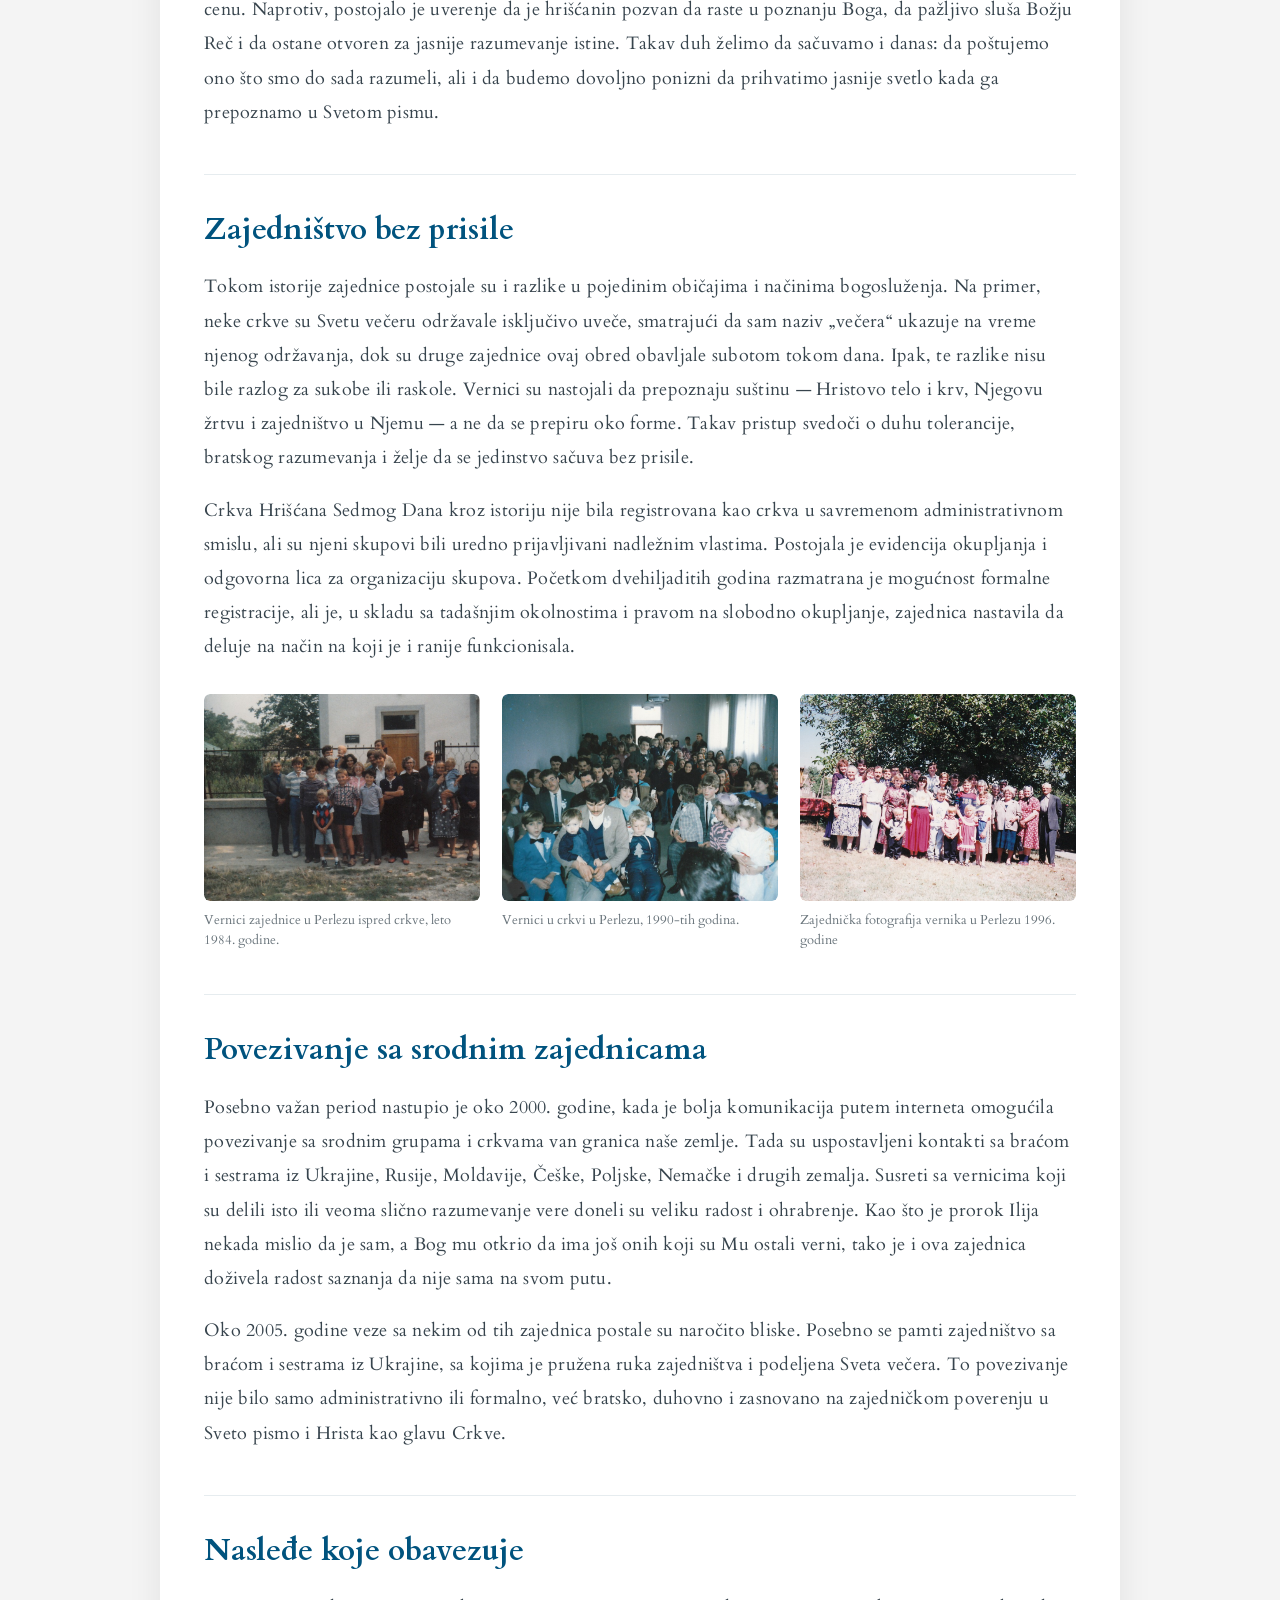
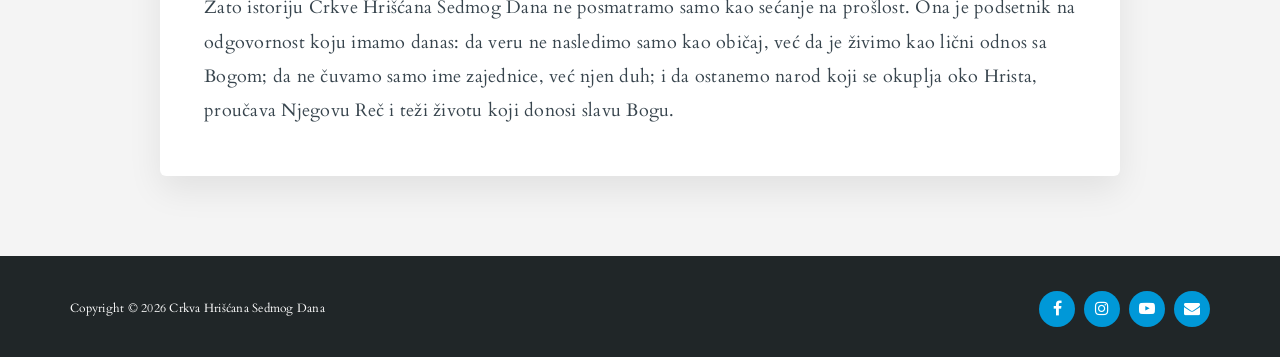
==== commit f92d941d: "Fix wrong year in history images" ====
--- a/istorija.html
+++ b/istorija.html
@@ -164,12 +164,12 @@
                                 </figure>
                                 <figure class="history-figure">
                                     <a href="img/history_02.jpg" data-lightbox="history"
-                                        data-title="Krštenje na Dunavu u blizini Zaklopače, 1940-te godine">
+                                        data-title="Krštenje na Dunavu u blizini Zaklopače, 1965. godine.">
                                         <img src="img/history_02.jpg"
-                                            alt="Krštenje na Dunavu u blizini sela Zaklopača tokom 1940-tih godina"
+                                            alt="Krštenje na Dunavu u blizini Zaklopače, 1965. godine."
                                             width="1028" height="644" loading="lazy" decoding="async">
                                     </a>
-                                    <figcaption>Krštenje na Dunavu u blizini Zaklopače, 1940-tih godina.</figcaption>
+                                    <figcaption>Krštenje na Dunavu u blizini Zaklopače, 1965. godine.</figcaption>
                                 </figure>
                                 <figure class="history-figure">
                                     <a href="img/history_1946.jpg" data-lightbox="history"
